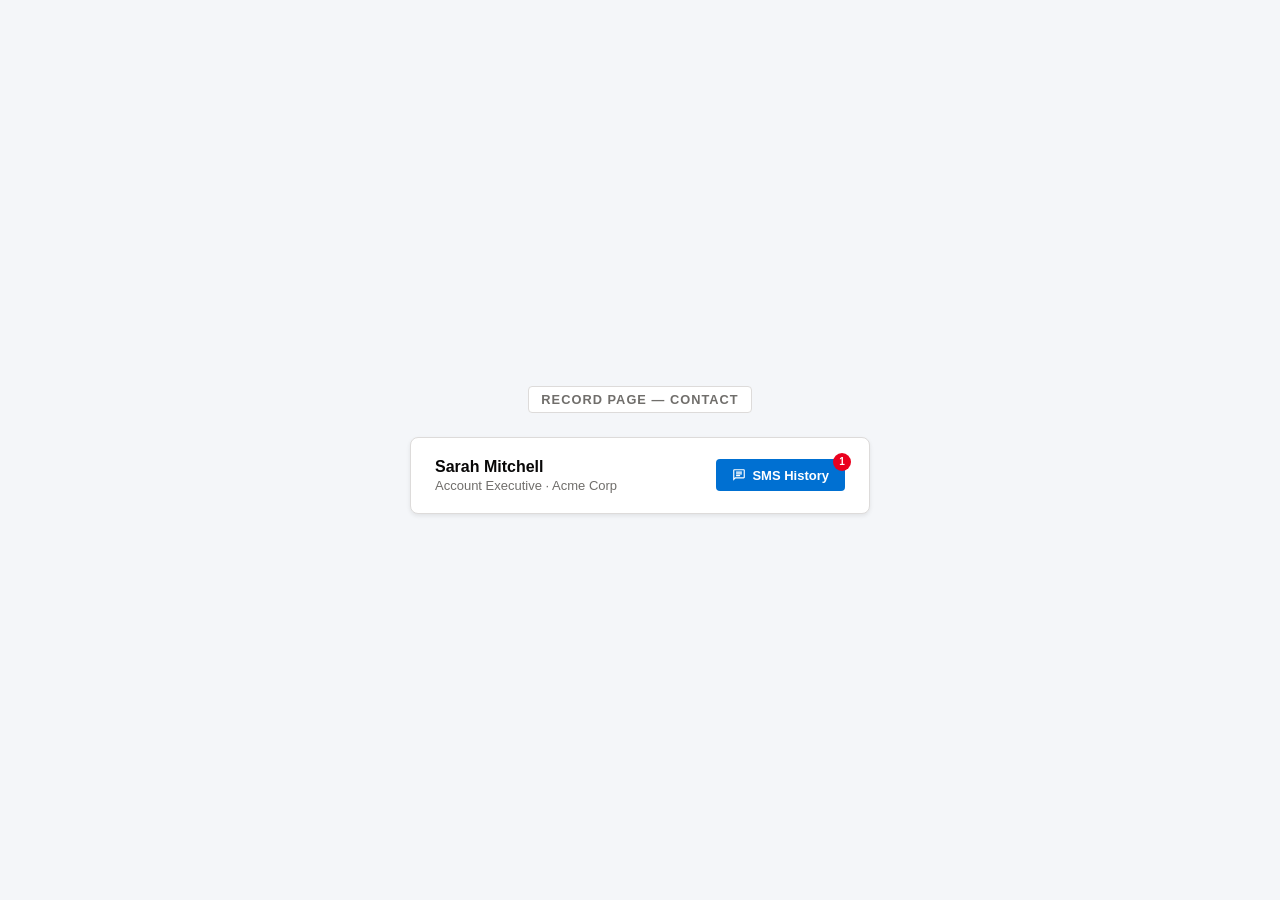
==== preview/index.html @ 0a59a82d "feat: add standalone HTML preview for smsMessaging component Interactive browser preview with mock c" ====
<!DOCTYPE html>
<html lang="en">
<head>
<meta charset="UTF-8" />
<meta name="viewport" content="width=device-width, initial-scale=1.0" />
<title>SMS Messaging Component — Preview</title>
<style>
  *, *::before, *::after { box-sizing: border-box; margin: 0; padding: 0; }

  body {
    font-family: 'Salesforce Sans', Arial, sans-serif;
    background: #f4f6f9;
    display: flex;
    flex-direction: column;
    align-items: center;
    justify-content: center;
    min-height: 100vh;
    padding: 2rem;
    gap: 1.5rem;
  }

  /* ── Preview label ── */
  .preview-label {
    font-size: 0.8rem;
    font-weight: 600;
    letter-spacing: 0.08em;
    text-transform: uppercase;
    color: #706e6b;
    background: #fff;
    border: 1px solid #dddbda;
    border-radius: 4px;
    padding: 0.3rem 0.75rem;
  }

  /* ── Record page mock ── */
  .record-page {
    background: #fff;
    border: 1px solid #dddbda;
    border-radius: 8px;
    padding: 1.25rem 1.5rem;
    display: flex;
    align-items: center;
    justify-content: space-between;
    width: 460px;
    box-shadow: 0 2px 4px rgba(0,0,0,.08);
  }
  .record-info h3 { font-size: 1rem; font-weight: 700; color: #080707; }
  .record-info p  { font-size: 0.8125rem; color: #706e6b; margin-top: 2px; }

  /* ── Launcher button ── */
  .sms-launcher {
    position: relative;
    display: inline-block;
  }
  .btn-brand {
    background: #0070d2;
    color: #fff;
    border: none;
    border-radius: 4px;
    padding: 0 1rem;
    height: 32px;
    font-size: 0.8125rem;
    font-weight: 600;
    cursor: pointer;
    display: flex;
    align-items: center;
    gap: 0.4rem;
    transition: background 0.15s;
  }
  .btn-brand:hover { background: #005fb2; }
  .btn-brand svg   { width: 14px; height: 14px; fill: #fff; flex-shrink: 0; }
  .sms-badge {
    position: absolute;
    top: -6px; right: -6px;
    background: #ea001e;
    color: #fff;
    border-radius: 50%;
    min-width: 18px; height: 18px;
    font-size: 10px; font-weight: 700;
    line-height: 18px; text-align: center;
    padding: 0 4px;
    pointer-events: none;
  }

  /* ── Modal overlay ── */
  .backdrop {
    position: fixed; inset: 0;
    background: rgba(0,0,0,.5);
    display: flex;
    align-items: center;
    justify-content: center;
    z-index: 100;
  }
  .modal {
    background: #fff;
    border-radius: 8px;
    width: 480px;
    max-width: 95vw;
    height: 620px;
    max-height: 90vh;
    display: flex;
    flex-direction: column;
    box-shadow: 0 8px 32px rgba(0,0,0,.28);
    overflow: hidden;
    animation: fadeUp .18s ease-out;
  }
  @keyframes fadeUp {
    from { opacity: 0; transform: translateY(12px); }
    to   { opacity: 1; transform: translateY(0); }
  }

  /* ── Header ── */
  .modal-header {
    background: linear-gradient(135deg, #0070d2 0%, #005fb2 100%);
    padding: 1rem 1.25rem;
    display: flex;
    align-items: center;
    justify-content: space-between;
    flex-shrink: 0;
  }
  .header-left { display: flex; align-items: center; gap: 0.75rem; }
  .header-icon { width: 22px; height: 22px; fill: rgba(255,255,255,.85); flex-shrink: 0; }
  .modal-title { color: #fff; font-size: 1rem; font-weight: 700; line-height: 1.2; }
  .contact-name { color: rgba(255,255,255,.8); font-size: 0.8125rem; margin-top: 1px; }
  .close-btn {
    background: none; border: none; cursor: pointer;
    color: rgba(255,255,255,.8);
    width: 28px; height: 28px;
    border-radius: 50%;
    display: flex; align-items: center; justify-content: center;
    transition: background .15s;
  }
  .close-btn:hover { background: rgba(255,255,255,.15); color: #fff; }
  .close-btn svg { width: 16px; height: 16px; fill: currentColor; }

  /* ── Body ── */
  .modal-body {
    flex: 1 1 auto;
    overflow-y: auto;
    padding: 1rem 1.25rem;
    background: #f3f3f3;
    display: flex;
    flex-direction: column;
    gap: 0;
  }
  .msg-list { list-style: none; display: flex; flex-direction: column; gap: 0.625rem; }
  .msg { display: flex; flex-direction: column; max-width: 78%; }
  .msg.out { align-self: flex-end; align-items: flex-end; }
  .msg.in  { align-self: flex-start; align-items: flex-start; }
  .bubble {
    padding: 0.625rem 0.875rem;
    border-radius: 18px;
    word-break: break-word;
    line-height: 1.45;
    font-size: 0.875rem;
  }
  .msg.out .bubble {
    background: #0070d2; color: #fff;
    border-bottom-right-radius: 4px;
  }
  .msg.in .bubble {
    background: #fff; color: #080707;
    border-bottom-left-radius: 4px;
    box-shadow: 0 1px 2px rgba(0,0,0,.1);
  }
  .bubble-meta {
    display: flex; align-items: center; gap: 4px;
    margin-top: 3px; justify-content: flex-end;
  }
  .bubble-time { font-size: 0.6875rem; opacity: .7; white-space: nowrap; }
  .msg.in .bubble-time { color: #706e6b; opacity: 1; }
  .status-icon { width: 12px; height: 12px; fill: rgba(255,255,255,.8); }
  .status-icon.delivered { fill: rgba(255,255,255,.95); }
  .status-icon.failed    { fill: #ffb3b3; }
  .sender-label { font-size: 0.6875rem; color: #706e6b; margin-top: 2px; padding-left: 4px; }

  /* Date divider */
  .date-divider {
    display: flex; align-items: center; gap: 0.5rem;
    margin: 0.5rem 0 0.75rem;
  }
  .date-divider::before, .date-divider::after {
    content: ''; flex: 1; height: 1px; background: #dddbda;
  }
  .date-divider span { font-size: 0.6875rem; color: #706e6b; white-space: nowrap; }

  /* ── Footer ── */
  .modal-footer {
    flex-shrink: 0;
    padding: 0.75rem 1rem;
    background: #fff;
    border-top: 1px solid #dddbda;
  }
  .compose-area { display: flex; align-items: flex-end; gap: 0.5rem; }
  .compose-input {
    flex: 1;
    border: 1px solid #dddbda;
    border-radius: 4px;
    padding: 0.5rem 0.75rem;
    font-size: 0.875rem;
    font-family: inherit;
    resize: none;
    outline: none;
    height: 64px;
    line-height: 1.45;
    color: #080707;
    transition: border-color .15s;
  }
  .compose-input:focus { border-color: #0070d2; box-shadow: 0 0 0 2px rgba(0,112,210,.2); }
  .compose-input::placeholder { color: #b0adab; }
  .compose-actions { display: flex; flex-direction: column; align-items: center; gap: 4px; padding-bottom: 2px; }
  .char-count { font-size: 0.6875rem; color: #706e6b; min-width: 28px; text-align: center; }
  .send-btn {
    background: #0070d2; border: none; border-radius: 50%;
    width: 36px; height: 36px;
    display: flex; align-items: center; justify-content: center;
    cursor: pointer; transition: background .15s;
  }
  .send-btn:hover  { background: #005fb2; }
  .send-btn:active { background: #004d99; }
  .send-btn svg { width: 16px; height: 16px; fill: #fff; }

  /* Hint bar */
  .hint-bar {
    display: flex; align-items: center; justify-content: flex-end;
    gap: 0.5rem; margin-top: 0.375rem;
  }
  .hint-bar span { font-size: 0.6875rem; color: #b0adab; }
  kbd {
    display: inline-block; padding: 1px 4px;
    border: 1px solid #dddbda; border-radius: 3px;
    font-size: 0.625rem; font-family: monospace;
    background: #f3f3f3; color: #706e6b;
    box-shadow: 0 1px 0 #c9c7c5;
  }
</style>
</head>
<body>

<span class="preview-label">Record Page — Contact</span>

<!-- Simulated record page card -->
<div class="record-page">
  <div class="record-info">
    <h3>Sarah Mitchell</h3>
    <p>Account Executive · Acme Corp</p>
  </div>
  <div class="sms-launcher">
    <button class="btn-brand" onclick="document.getElementById('modal-backdrop').style.display='flex'">
      <!-- SMS icon -->
      <svg viewBox="0 0 24 24"><path d="M20 2H4c-1.1 0-2 .9-2 2v18l4-4h14c1.1 0 2-.9 2-2V4c0-1.1-.9-2-2-2zm0 14H5.17L4 17.17V4h16v12z"/><path d="M7 9h10v2H7zm0-3h10v2H7zm0 6h7v2H7z"/></svg>
      SMS History
    </button>
    <span class="sms-badge">1</span>
  </div>
</div>

<!-- Modal -->
<div class="backdrop" id="modal-backdrop" style="display:none" onclick="handleBackdropClick(event)">
  <div class="modal" onclick="event.stopPropagation()">

    <!-- Header -->
    <div class="modal-header">
      <div class="header-left">
        <svg class="header-icon" viewBox="0 0 24 24"><path d="M20 2H4c-1.1 0-2 .9-2 2v18l4-4h14c1.1 0 2-.9 2-2V4c0-1.1-.9-2-2-2zm0 14H5.17L4 17.17V4h16v12z"/></svg>
        <div>
          <div class="modal-title">SMS Conversation</div>
          <div class="contact-name">Sarah Mitchell · +1 (555) 123-4567</div>
        </div>
      </div>
      <button class="close-btn" onclick="document.getElementById('modal-backdrop').style.display='none'" title="Close">
        <svg viewBox="0 0 24 24"><path d="M19 6.41L17.59 5 12 10.59 6.41 5 5 6.41 10.59 12 5 17.59 6.41 19 12 13.41 17.59 19 19 17.59 13.41 12z"/></svg>
      </button>
    </div>

    <!-- Body -->
    <div class="modal-body" id="msgBody">
      <div class="date-divider"><span>Yesterday</span></div>
      <ul class="msg-list">

        <li class="msg in">
          <div class="bubble">Hi, is this appointment still on for tomorrow?</div>
          <div class="bubble-meta"><span class="bubble-time">2:14 PM</span></div>
          <span class="sender-label">+1 (555) 123-4567</span>
        </li>

        <li class="msg out">
          <div class="bubble">Yes, confirmed for 2 PM. We'll send a reminder an hour before.</div>
          <div class="bubble-meta">
            <span class="bubble-time">2:17 PM</span>
            <svg class="status-icon delivered" viewBox="0 0 24 24"><path d="M9 16.17L4.83 12l-1.42 1.41L9 19 21 7l-1.41-1.41z"/></svg>
          </div>
        </li>

        <li class="msg in">
          <div class="bubble">Great! Do I need to bring anything with me?</div>
          <div class="bubble-meta"><span class="bubble-time">2:21 PM</span></div>
          <span class="sender-label">+1 (555) 123-4567</span>
        </li>

        <li class="msg out">
          <div class="bubble">Just your ID and insurance card. Parking is free in Lot B.</div>
          <div class="bubble-meta">
            <span class="bubble-time">2:25 PM</span>
            <svg class="status-icon delivered" viewBox="0 0 24 24"><path d="M9 16.17L4.83 12l-1.42 1.41L9 19 21 7l-1.41-1.41z"/></svg>
          </div>
        </li>

        <div class="date-divider"><span>Today</span></div>

        <li class="msg in">
          <div class="bubble">Perfect, thank you! See you then 😊</div>
          <div class="bubble-meta"><span class="bubble-time">9:03 AM</span></div>
          <span class="sender-label">+1 (555) 123-4567</span>
        </li>

      </ul>
    </div>

    <!-- Footer -->
    <div class="modal-footer">
      <div class="compose-area">
        <textarea
          id="composeInput"
          class="compose-input"
          placeholder="Type a message…"
          oninput="updateCount()"
          onkeydown="handleKey(event)"
        ></textarea>
        <div class="compose-actions">
          <span class="char-count" id="charCount">1600</span>
          <button class="send-btn" onclick="sendMessage()" title="Send (Ctrl+Enter)">
            <svg viewBox="0 0 24 24"><path d="M2.01 21L23 12 2.01 3 2 10l15 2-15 2z"/></svg>
          </button>
        </div>
      </div>
      <div class="hint-bar">
        <span>Send with</span><kbd>Ctrl</kbd><span>+</span><kbd>Enter</kbd>
      </div>
    </div>

  </div>
</div>

<script>
  function handleBackdropClick(e) {
    if (e.target === document.getElementById('modal-backdrop')) {
      document.getElementById('modal-backdrop').style.display = 'none';
    }
  }

  function updateCount() {
    const val = document.getElementById('composeInput').value;
    document.getElementById('charCount').textContent = 1600 - val.length;
  }

  function handleKey(e) {
    if (e.key === 'Enter' && (e.ctrlKey || e.metaKey)) {
      e.preventDefault();
      sendMessage();
    }
  }

  function sendMessage() {
    const input = document.getElementById('composeInput');
    const body  = input.value.trim();
    if (!body) return;

    const list = document.querySelector('.msg-list');
    const now  = new Date().toLocaleTimeString([], { hour: '2-digit', minute: '2-digit' });

    const li = document.createElement('li');
    li.className = 'msg out';
    li.innerHTML = `
      <div class="bubble">${escHtml(body)}</div>
      <div class="bubble-meta">
        <span class="bubble-time">${now}</span>
        <svg class="status-icon" viewBox="0 0 24 24" title="Sent">
          <path d="M12 2C6.48 2 2 6.48 2 12s4.48 10 10 10 10-4.48 10-10S17.52 2 12 2zm-1 14H9V8h2v8zm4 0h-2V8h2v8z"/>
        </svg>
      </div>`;
    list.appendChild(li);

    input.value = '';
    updateCount();
    document.getElementById('msgBody').scrollTop = 99999;

    // Simulate a reply after 1.5s
    setTimeout(() => {
      const rli = document.createElement('li');
      rli.className = 'msg in';
      rli.innerHTML = `
        <div class="bubble">Got it! Thanks for the update.</div>
        <div class="bubble-meta"><span class="bubble-time">${new Date().toLocaleTimeString([], {hour:'2-digit',minute:'2-digit'})}</span></div>
        <span class="sender-label">+1 (555) 123-4567</span>`;
      list.appendChild(rli);
      document.getElementById('msgBody').scrollTop = 99999;
    }, 1500);
  }

  function escHtml(str) {
    return str.replace(/&/g,'&amp;').replace(/</g,'&lt;').replace(/>/g,'&gt;').replace(/"/g,'&quot;');
  }
</script>
</body>
</html>
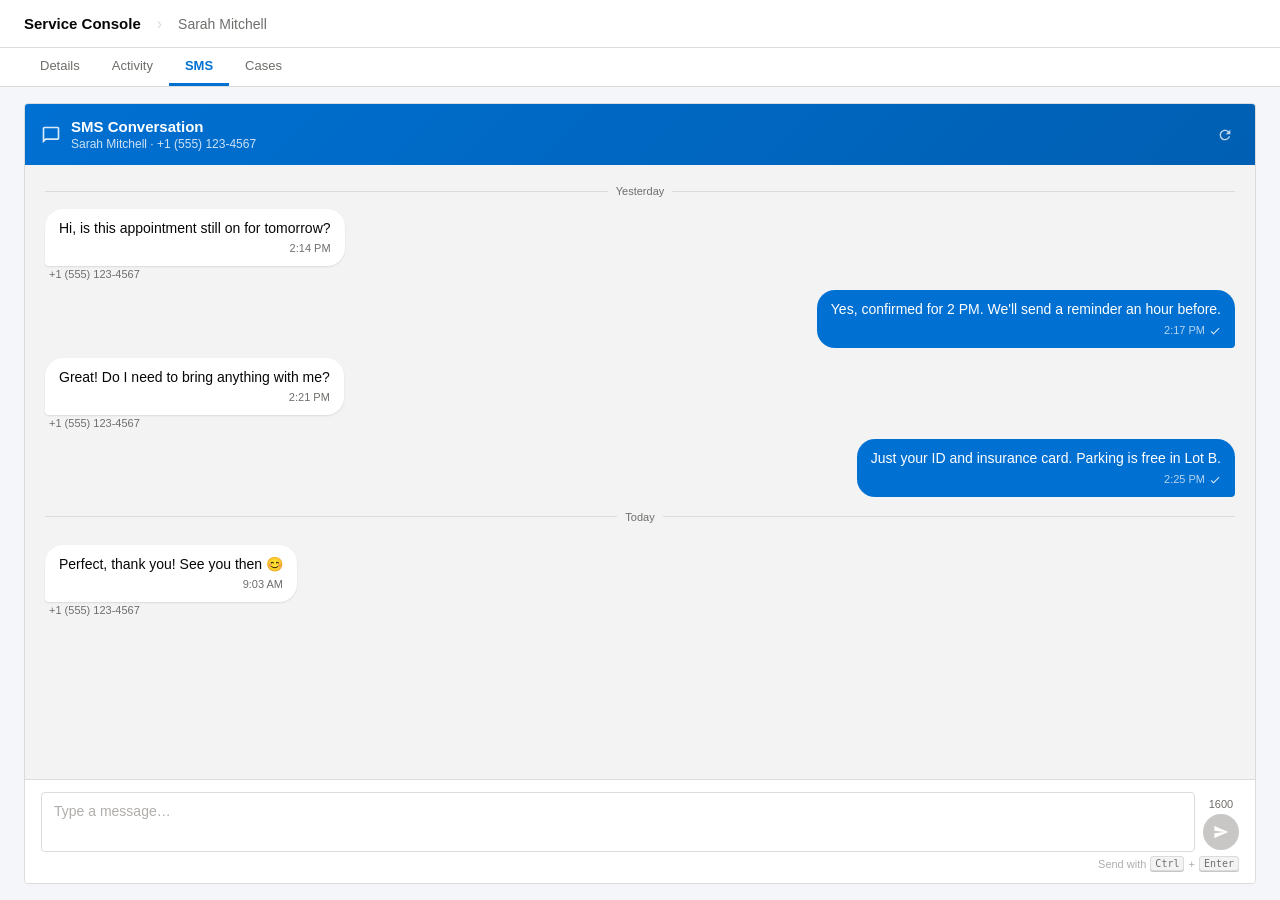
==== commit 5b0d234f: "refactor: convert smsMessaging from modal to inline FlexiPage panel Removes the modal trigger button" ====
--- a/preview/index.html
+++ b/preview/index.html
@@ -3,7 +3,7 @@
 <head>
 <meta charset="UTF-8" />
 <meta name="viewport" content="width=device-width, initial-scale=1.0" />
-<title>SMS Messaging Component — Preview</title>
+<title>SMS Messaging Component — FlexiPage Tab Preview</title>
 <style>
   *, *::before, *::after { box-sizing: border-box; margin: 0; padding: 0; }
 
@@ -12,180 +12,133 @@
     background: #f4f6f9;
     display: flex;
     flex-direction: column;
+    height: 100vh;
+    overflow: hidden;
+  }
+
+  /* ── Simulated FlexiPage chrome ── */
+  .page-chrome {
+    background: #fff;
+    border-bottom: 1px solid #dddbda;
+    padding: 0 1.5rem;
+    display: flex;
     align-items: center;
-    justify-content: center;
-    min-height: 100vh;
-    padding: 2rem;
-    gap: 1.5rem;
-  }
-
-  /* ── Preview label ── */
-  .preview-label {
-    font-size: 0.8rem;
+    gap: 1rem;
+    height: 48px;
+    flex-shrink: 0;
+  }
+  .page-chrome .app-name {
+    font-weight: 700;
+    font-size: 0.9375rem;
+    color: #080707;
+  }
+  .page-chrome .record-name {
+    font-size: 0.875rem;
+    color: #706e6b;
+  }
+  .page-chrome .sep { color: #dddbda; }
+
+  /* ── Simulated tab bar ── */
+  .tab-bar {
+    background: #fff;
+    border-bottom: 1px solid #dddbda;
+    display: flex;
+    align-items: flex-end;
+    padding: 0 1.5rem;
+    flex-shrink: 0;
+  }
+  .tab {
+    padding: 0.625rem 1rem;
+    font-size: 0.8125rem;
+    color: #706e6b;
+    cursor: pointer;
+    border-bottom: 3px solid transparent;
+    white-space: nowrap;
+  }
+  .tab.active {
+    color: #0070d2;
     font-weight: 600;
-    letter-spacing: 0.08em;
-    text-transform: uppercase;
-    color: #706e6b;
+    border-bottom-color: #0070d2;
+  }
+
+  /* ── Tab content area ── */
+  .tab-content {
+    flex: 1 1 auto;
+    padding: 1rem 1.5rem;
+    overflow: hidden;
+    display: flex;
+    flex-direction: column;
+  }
+
+  /* ── SMS Panel — mirrors the LWC exactly ── */
+  .sms-panel {
+    display: flex;
+    flex-direction: column;
+    flex: 1 1 auto;
     background: #fff;
     border: 1px solid #dddbda;
     border-radius: 4px;
-    padding: 0.3rem 0.75rem;
-  }
-
-  /* ── Record page mock ── */
-  .record-page {
-    background: #fff;
-    border: 1px solid #dddbda;
-    border-radius: 8px;
-    padding: 1.25rem 1.5rem;
-    display: flex;
-    align-items: center;
-    justify-content: space-between;
-    width: 460px;
-    box-shadow: 0 2px 4px rgba(0,0,0,.08);
-  }
-  .record-info h3 { font-size: 1rem; font-weight: 700; color: #080707; }
-  .record-info p  { font-size: 0.8125rem; color: #706e6b; margin-top: 2px; }
-
-  /* ── Launcher button ── */
-  .sms-launcher {
-    position: relative;
-    display: inline-block;
-  }
-  .btn-brand {
-    background: #0070d2;
-    color: #fff;
-    border: none;
-    border-radius: 4px;
-    padding: 0 1rem;
-    height: 32px;
-    font-size: 0.8125rem;
-    font-weight: 600;
-    cursor: pointer;
-    display: flex;
-    align-items: center;
-    gap: 0.4rem;
-    transition: background 0.15s;
-  }
-  .btn-brand:hover { background: #005fb2; }
-  .btn-brand svg   { width: 14px; height: 14px; fill: #fff; flex-shrink: 0; }
-  .sms-badge {
-    position: absolute;
-    top: -6px; right: -6px;
-    background: #ea001e;
-    color: #fff;
-    border-radius: 50%;
-    min-width: 18px; height: 18px;
-    font-size: 10px; font-weight: 700;
-    line-height: 18px; text-align: center;
-    padding: 0 4px;
-    pointer-events: none;
-  }
-
-  /* ── Modal overlay ── */
-  .backdrop {
-    position: fixed; inset: 0;
-    background: rgba(0,0,0,.5);
-    display: flex;
-    align-items: center;
-    justify-content: center;
-    z-index: 100;
-  }
-  .modal {
-    background: #fff;
-    border-radius: 8px;
-    width: 480px;
-    max-width: 95vw;
-    height: 620px;
-    max-height: 90vh;
-    display: flex;
-    flex-direction: column;
-    box-shadow: 0 8px 32px rgba(0,0,0,.28);
     overflow: hidden;
-    animation: fadeUp .18s ease-out;
-  }
-  @keyframes fadeUp {
-    from { opacity: 0; transform: translateY(12px); }
-    to   { opacity: 1; transform: translateY(0); }
-  }
-
-  /* ── Header ── */
-  .modal-header {
+  }
+
+  /* Header */
+  .sms-panel-header {
     background: linear-gradient(135deg, #0070d2 0%, #005fb2 100%);
-    padding: 1rem 1.25rem;
+    padding: 0.875rem 1rem;
     display: flex;
     align-items: center;
     justify-content: space-between;
     flex-shrink: 0;
   }
-  .header-left { display: flex; align-items: center; gap: 0.75rem; }
-  .header-icon { width: 22px; height: 22px; fill: rgba(255,255,255,.85); flex-shrink: 0; }
-  .modal-title { color: #fff; font-size: 1rem; font-weight: 700; line-height: 1.2; }
-  .contact-name { color: rgba(255,255,255,.8); font-size: 0.8125rem; margin-top: 1px; }
-  .close-btn {
+  .header-left { display: flex; align-items: center; gap: 0.625rem; }
+  .header-icon { width: 20px; height: 20px; fill: rgba(255,255,255,.85); flex-shrink: 0; }
+  .sms-panel-title { color: #fff; font-size: 0.9375rem; font-weight: 700; line-height: 1.2; }
+  .sms-contact-name { color: rgba(255,255,255,.8); font-size: 0.75rem; margin-top: 1px; }
+  .refresh-btn {
     background: none; border: none; cursor: pointer;
-    color: rgba(255,255,255,.8);
+    color: rgba(255,255,255,.75);
     width: 28px; height: 28px;
     border-radius: 50%;
     display: flex; align-items: center; justify-content: center;
     transition: background .15s;
   }
-  .close-btn:hover { background: rgba(255,255,255,.15); color: #fff; }
-  .close-btn svg { width: 16px; height: 16px; fill: currentColor; }
-
-  /* ── Body ── */
-  .modal-body {
+  .refresh-btn:hover { background: rgba(255,255,255,.15); color: #fff; }
+  .refresh-btn svg { width: 16px; height: 16px; fill: currentColor; }
+
+  /* Thread */
+  .sms-thread {
     flex: 1 1 auto;
     overflow-y: auto;
     padding: 1rem 1.25rem;
     background: #f3f3f3;
     display: flex;
     flex-direction: column;
-    gap: 0;
   }
   .msg-list { list-style: none; display: flex; flex-direction: column; gap: 0.625rem; }
-  .msg { display: flex; flex-direction: column; max-width: 78%; }
+
+  .msg { display: flex; flex-direction: column; max-width: 75%; }
   .msg.out { align-self: flex-end; align-items: flex-end; }
   .msg.in  { align-self: flex-start; align-items: flex-start; }
-  .bubble {
-    padding: 0.625rem 0.875rem;
-    border-radius: 18px;
-    word-break: break-word;
-    line-height: 1.45;
-    font-size: 0.875rem;
-  }
-  .msg.out .bubble {
-    background: #0070d2; color: #fff;
-    border-bottom-right-radius: 4px;
-  }
-  .msg.in .bubble {
-    background: #fff; color: #080707;
-    border-bottom-left-radius: 4px;
-    box-shadow: 0 1px 2px rgba(0,0,0,.1);
-  }
-  .bubble-meta {
-    display: flex; align-items: center; gap: 4px;
-    margin-top: 3px; justify-content: flex-end;
-  }
+
+  .bubble { padding: 0.5625rem 0.875rem; border-radius: 18px; word-break: break-word; line-height: 1.45; }
+  .msg.out .bubble { background: #0070d2; color: #fff; border-bottom-right-radius: 4px; }
+  .msg.in  .bubble { background: #fff; color: #080707; border-bottom-left-radius: 4px; box-shadow: 0 1px 2px rgba(0,0,0,.1); }
+
+  .bubble-body { margin: 0 0 0.2rem; font-size: 0.875rem; }
+  .bubble-meta { display: flex; align-items: center; gap: 4px; justify-content: flex-end; }
   .bubble-time { font-size: 0.6875rem; opacity: .7; white-space: nowrap; }
   .msg.in .bubble-time { color: #706e6b; opacity: 1; }
-  .status-icon { width: 12px; height: 12px; fill: rgba(255,255,255,.8); }
-  .status-icon.delivered { fill: rgba(255,255,255,.95); }
-  .status-icon.failed    { fill: #ffb3b3; }
+  .status-icon { width: 12px; height: 12px; fill: rgba(255,255,255,.85); }
+  .status-icon.failed { fill: #ffb3b3; }
   .sender-label { font-size: 0.6875rem; color: #706e6b; margin-top: 2px; padding-left: 4px; }
 
   /* Date divider */
-  .date-divider {
-    display: flex; align-items: center; gap: 0.5rem;
-    margin: 0.5rem 0 0.75rem;
-  }
-  .date-divider::before, .date-divider::after {
-    content: ''; flex: 1; height: 1px; background: #dddbda;
-  }
+  .date-divider { display: flex; align-items: center; gap: 0.5rem; margin: 0.25rem 0 0.75rem; }
+  .date-divider::before, .date-divider::after { content: ''; flex: 1; height: 1px; background: #dddbda; }
   .date-divider span { font-size: 0.6875rem; color: #706e6b; white-space: nowrap; }
 
-  /* ── Footer ── */
-  .modal-footer {
+  /* Compose footer */
+  .sms-compose-footer {
     flex-shrink: 0;
     padding: 0.75rem 1rem;
     background: #fff;
@@ -194,17 +147,11 @@
   .compose-area { display: flex; align-items: flex-end; gap: 0.5rem; }
   .compose-input {
     flex: 1;
-    border: 1px solid #dddbda;
-    border-radius: 4px;
+    border: 1px solid #dddbda; border-radius: 4px;
     padding: 0.5rem 0.75rem;
-    font-size: 0.875rem;
-    font-family: inherit;
-    resize: none;
-    outline: none;
-    height: 64px;
-    line-height: 1.45;
-    color: #080707;
-    transition: border-color .15s;
+    font-size: 0.875rem; font-family: inherit;
+    resize: none; outline: none; height: 60px; line-height: 1.45;
+    color: #080707; transition: border-color .15s;
   }
   .compose-input:focus { border-color: #0070d2; box-shadow: 0 0 0 2px rgba(0,112,210,.2); }
   .compose-input::placeholder { color: #b0adab; }
@@ -218,118 +165,103 @@
   }
   .send-btn:hover  { background: #005fb2; }
   .send-btn:active { background: #004d99; }
+  .send-btn:disabled { background: #c9c7c5; cursor: not-allowed; }
   .send-btn svg { width: 16px; height: 16px; fill: #fff; }
-
-  /* Hint bar */
-  .hint-bar {
-    display: flex; align-items: center; justify-content: flex-end;
-    gap: 0.5rem; margin-top: 0.375rem;
-  }
+  .hint-bar { display: flex; align-items: center; justify-content: flex-end; gap: 4px; margin-top: 4px; }
   .hint-bar span { font-size: 0.6875rem; color: #b0adab; }
-  kbd {
-    display: inline-block; padding: 1px 4px;
-    border: 1px solid #dddbda; border-radius: 3px;
-    font-size: 0.625rem; font-family: monospace;
-    background: #f3f3f3; color: #706e6b;
-    box-shadow: 0 1px 0 #c9c7c5;
-  }
+  kbd { display: inline-block; padding: 1px 4px; border: 1px solid #dddbda; border-radius: 3px; font-size: 0.625rem; font-family: monospace; background: #f3f3f3; color: #706e6b; box-shadow: 0 1px 0 #c9c7c5; }
 </style>
 </head>
 <body>
 
-<span class="preview-label">Record Page — Contact</span>
-
-<!-- Simulated record page card -->
-<div class="record-page">
-  <div class="record-info">
-    <h3>Sarah Mitchell</h3>
-    <p>Account Executive · Acme Corp</p>
-  </div>
-  <div class="sms-launcher">
-    <button class="btn-brand" onclick="document.getElementById('modal-backdrop').style.display='flex'">
-      <!-- SMS icon -->
-      <svg viewBox="0 0 24 24"><path d="M20 2H4c-1.1 0-2 .9-2 2v18l4-4h14c1.1 0 2-.9 2-2V4c0-1.1-.9-2-2-2zm0 14H5.17L4 17.17V4h16v12z"/><path d="M7 9h10v2H7zm0-3h10v2H7zm0 6h7v2H7z"/></svg>
-      SMS History
-    </button>
-    <span class="sms-badge">1</span>
-  </div>
+<!-- Simulated Salesforce page chrome -->
+<div class="page-chrome">
+  <span class="app-name">Service Console</span>
+  <span class="sep">›</span>
+  <span class="record-name">Sarah Mitchell</span>
 </div>
 
-<!-- Modal -->
-<div class="backdrop" id="modal-backdrop" style="display:none" onclick="handleBackdropClick(event)">
-  <div class="modal" onclick="event.stopPropagation()">
+<!-- Simulated tab bar -->
+<div class="tab-bar">
+  <div class="tab">Details</div>
+  <div class="tab">Activity</div>
+  <div class="tab active">SMS</div>
+  <div class="tab">Cases</div>
+</div>
+
+<!-- Tab content — the LWC panel fills this area -->
+<div class="tab-content">
+  <div class="sms-panel">
 
     <!-- Header -->
-    <div class="modal-header">
+    <div class="sms-panel-header">
       <div class="header-left">
         <svg class="header-icon" viewBox="0 0 24 24"><path d="M20 2H4c-1.1 0-2 .9-2 2v18l4-4h14c1.1 0 2-.9 2-2V4c0-1.1-.9-2-2-2zm0 14H5.17L4 17.17V4h16v12z"/></svg>
         <div>
-          <div class="modal-title">SMS Conversation</div>
-          <div class="contact-name">Sarah Mitchell · +1 (555) 123-4567</div>
+          <div class="sms-panel-title">SMS Conversation</div>
+          <div class="sms-contact-name">Sarah Mitchell · +1 (555) 123-4567</div>
         </div>
       </div>
-      <button class="close-btn" onclick="document.getElementById('modal-backdrop').style.display='none'" title="Close">
-        <svg viewBox="0 0 24 24"><path d="M19 6.41L17.59 5 12 10.59 6.41 5 5 6.41 10.59 12 5 17.59 6.41 19 12 13.41 17.59 19 19 17.59 13.41 12z"/></svg>
+      <button class="refresh-btn" title="Refresh messages">
+        <svg viewBox="0 0 24 24"><path d="M17.65 6.35C16.2 4.9 14.21 4 12 4c-4.42 0-7.99 3.58-7.99 8s3.57 8 7.99 8c3.73 0 6.84-2.55 7.73-6h-2.08c-.82 2.33-3.04 4-5.65 4-3.31 0-6-2.69-6-6s2.69-6 6-6c1.66 0 3.14.69 4.22 1.78L13 11h7V4l-2.35 2.35z"/></svg>
       </button>
     </div>
 
-    <!-- Body -->
-    <div class="modal-body" id="msgBody">
+    <!-- Thread -->
+    <div class="sms-thread" id="thread">
       <div class="date-divider"><span>Yesterday</span></div>
-      <ul class="msg-list">
+      <ul class="msg-list" id="msgList">
 
         <li class="msg in">
-          <div class="bubble">Hi, is this appointment still on for tomorrow?</div>
-          <div class="bubble-meta"><span class="bubble-time">2:14 PM</span></div>
+          <div class="bubble"><p class="bubble-body">Hi, is this appointment still on for tomorrow?</p>
+            <div class="bubble-meta"><span class="bubble-time">2:14 PM</span></div>
+          </div>
           <span class="sender-label">+1 (555) 123-4567</span>
         </li>
 
         <li class="msg out">
-          <div class="bubble">Yes, confirmed for 2 PM. We'll send a reminder an hour before.</div>
-          <div class="bubble-meta">
-            <span class="bubble-time">2:17 PM</span>
-            <svg class="status-icon delivered" viewBox="0 0 24 24"><path d="M9 16.17L4.83 12l-1.42 1.41L9 19 21 7l-1.41-1.41z"/></svg>
+          <div class="bubble"><p class="bubble-body">Yes, confirmed for 2 PM. We'll send a reminder an hour before.</p>
+            <div class="bubble-meta"><span class="bubble-time">2:17 PM</span>
+              <svg class="status-icon" viewBox="0 0 24 24" title="Delivered"><path d="M9 16.17L4.83 12l-1.42 1.41L9 19 21 7l-1.41-1.41z"/></svg>
+            </div>
           </div>
         </li>
 
         <li class="msg in">
-          <div class="bubble">Great! Do I need to bring anything with me?</div>
-          <div class="bubble-meta"><span class="bubble-time">2:21 PM</span></div>
+          <div class="bubble"><p class="bubble-body">Great! Do I need to bring anything with me?</p>
+            <div class="bubble-meta"><span class="bubble-time">2:21 PM</span></div>
+          </div>
           <span class="sender-label">+1 (555) 123-4567</span>
         </li>
 
         <li class="msg out">
-          <div class="bubble">Just your ID and insurance card. Parking is free in Lot B.</div>
-          <div class="bubble-meta">
-            <span class="bubble-time">2:25 PM</span>
-            <svg class="status-icon delivered" viewBox="0 0 24 24"><path d="M9 16.17L4.83 12l-1.42 1.41L9 19 21 7l-1.41-1.41z"/></svg>
+          <div class="bubble"><p class="bubble-body">Just your ID and insurance card. Parking is free in Lot B.</p>
+            <div class="bubble-meta"><span class="bubble-time">2:25 PM</span>
+              <svg class="status-icon" viewBox="0 0 24 24" title="Delivered"><path d="M9 16.17L4.83 12l-1.42 1.41L9 19 21 7l-1.41-1.41z"/></svg>
+            </div>
           </div>
         </li>
 
         <div class="date-divider"><span>Today</span></div>
 
         <li class="msg in">
-          <div class="bubble">Perfect, thank you! See you then 😊</div>
-          <div class="bubble-meta"><span class="bubble-time">9:03 AM</span></div>
+          <div class="bubble"><p class="bubble-body">Perfect, thank you! See you then 😊</p>
+            <div class="bubble-meta"><span class="bubble-time">9:03 AM</span></div>
+          </div>
           <span class="sender-label">+1 (555) 123-4567</span>
         </li>
 
       </ul>
     </div>
 
-    <!-- Footer -->
-    <div class="modal-footer">
+    <!-- Compose footer -->
+    <div class="sms-compose-footer">
       <div class="compose-area">
-        <textarea
-          id="composeInput"
-          class="compose-input"
-          placeholder="Type a message…"
-          oninput="updateCount()"
-          onkeydown="handleKey(event)"
-        ></textarea>
+        <textarea id="composeInput" class="compose-input" placeholder="Type a message…"
+          oninput="updateCount()" onkeydown="handleKey(event)"></textarea>
         <div class="compose-actions">
           <span class="char-count" id="charCount">1600</span>
-          <button class="send-btn" onclick="sendMessage()" title="Send (Ctrl+Enter)">
+          <button class="send-btn" id="sendBtn" onclick="sendMessage()" title="Send (Ctrl+Enter)" disabled>
             <svg viewBox="0 0 24 24"><path d="M2.01 21L23 12 2.01 3 2 10l15 2-15 2z"/></svg>
           </button>
         </div>
@@ -343,22 +275,18 @@
 </div>
 
 <script>
-  function handleBackdropClick(e) {
-    if (e.target === document.getElementById('modal-backdrop')) {
-      document.getElementById('modal-backdrop').style.display = 'none';
-    }
-  }
+  // Scroll to bottom on load
+  const thread = document.getElementById('thread');
+  thread.scrollTop = thread.scrollHeight;
 
   function updateCount() {
     const val = document.getElementById('composeInput').value;
     document.getElementById('charCount').textContent = 1600 - val.length;
+    document.getElementById('sendBtn').disabled = !val.trim();
   }
 
   function handleKey(e) {
-    if (e.key === 'Enter' && (e.ctrlKey || e.metaKey)) {
-      e.preventDefault();
-      sendMessage();
-    }
+    if (e.key === 'Enter' && (e.ctrlKey || e.metaKey)) { e.preventDefault(); sendMessage(); }
   }
 
   function sendMessage() {
@@ -366,40 +294,58 @@
     const body  = input.value.trim();
     if (!body) return;
 
-    const list = document.querySelector('.msg-list');
-    const now  = new Date().toLocaleTimeString([], { hour: '2-digit', minute: '2-digit' });
-
-    const li = document.createElement('li');
-    li.className = 'msg out';
-    li.innerHTML = `
-      <div class="bubble">${escHtml(body)}</div>
-      <div class="bubble-meta">
-        <span class="bubble-time">${now}</span>
-        <svg class="status-icon" viewBox="0 0 24 24" title="Sent">
-          <path d="M12 2C6.48 2 2 6.48 2 12s4.48 10 10 10 10-4.48 10-10S17.52 2 12 2zm-1 14H9V8h2v8zm4 0h-2V8h2v8z"/>
-        </svg>
-      </div>`;
-    list.appendChild(li);
-
+    appendMessage('out', body, 'pending');
     input.value = '';
     updateCount();
-    document.getElementById('msgBody').scrollTop = 99999;
-
-    // Simulate a reply after 1.5s
+    thread.scrollTop = thread.scrollHeight;
+
+    // Simulate delivery confirmation
     setTimeout(() => {
-      const rli = document.createElement('li');
-      rli.className = 'msg in';
-      rli.innerHTML = `
-        <div class="bubble">Got it! Thanks for the update.</div>
-        <div class="bubble-meta"><span class="bubble-time">${new Date().toLocaleTimeString([], {hour:'2-digit',minute:'2-digit'})}</span></div>
-        <span class="sender-label">+1 (555) 123-4567</span>`;
-      list.appendChild(rli);
-      document.getElementById('msgBody').scrollTop = 99999;
-    }, 1500);
-  }
-
-  function escHtml(str) {
-    return str.replace(/&/g,'&amp;').replace(/</g,'&lt;').replace(/>/g,'&gt;').replace(/"/g,'&quot;');
+      const pending = document.querySelector('.status-icon.pending');
+      if (pending) {
+        pending.classList.remove('pending');
+        pending.innerHTML = '<path d="M9 16.17L4.83 12l-1.42 1.41L9 19 21 7l-1.41-1.41z"/>';
+        pending.title = 'Delivered';
+      }
+    }, 800);
+
+    // Simulate inbound reply
+    setTimeout(() => {
+      appendMessage('in', 'Got it, thanks for the update!', null, '+1 (555) 123-4567');
+      thread.scrollTop = thread.scrollHeight;
+    }, 1800);
+  }
+
+  function appendMessage(dir, text, statusClass, sender) {
+    const now = new Date().toLocaleTimeString([], { hour: '2-digit', minute: '2-digit' });
+    const li = document.createElement('li');
+    li.className = `msg ${dir}`;
+
+    const statusSvg = dir === 'out'
+      ? `<svg class="status-icon ${statusClass || ''}" viewBox="0 0 24 24" title="Sent">
+           <path d="M12 2C6.48 2 2 6.48 2 12s4.48 10 10 10 10-4.48 10-10S17.52 2 12 2zm1 15h-2v-2h2v2zm0-4h-2V7h2v6z"/>
+         </svg>`
+      : '';
+
+    const senderEl = dir === 'in' && sender
+      ? `<span class="sender-label">${esc(sender)}</span>`
+      : '';
+
+    li.innerHTML = `
+      <div class="bubble">
+        <p class="bubble-body">${esc(text)}</p>
+        <div class="bubble-meta">
+          <span class="bubble-time">${now}</span>
+          ${statusSvg}
+        </div>
+      </div>
+      ${senderEl}`;
+
+    document.getElementById('msgList').appendChild(li);
+  }
+
+  function esc(s) {
+    return s.replace(/&/g,'&amp;').replace(/</g,'&lt;').replace(/>/g,'&gt;').replace(/"/g,'&quot;');
   }
 </script>
 </body>
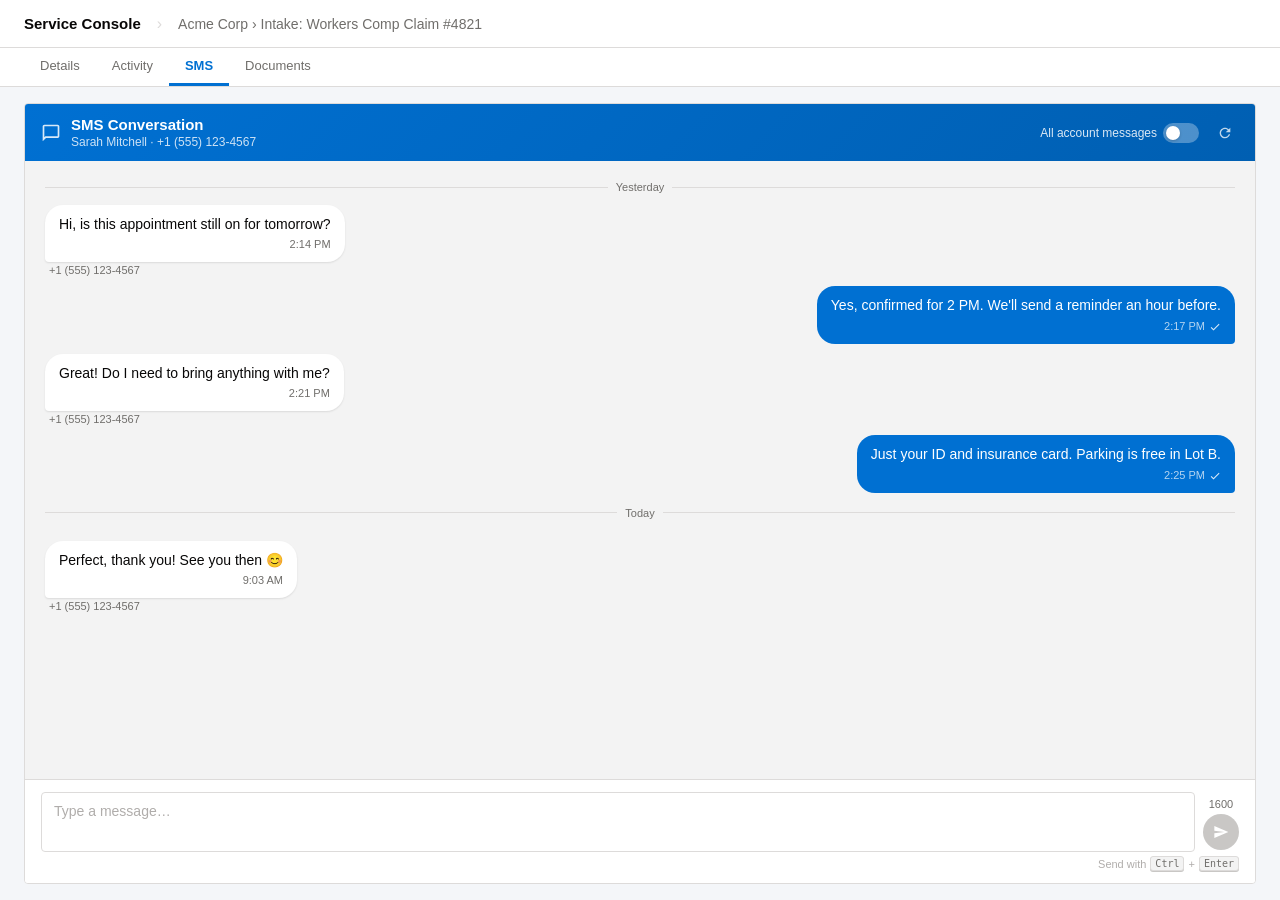
==== commit 99a88ae6: "feat: add cross-record SMS toggle for Intake/Matter FlexiPage tabs Adds the ability to view all acco" ====
--- a/preview/index.html
+++ b/preview/index.html
@@ -3,193 +3,111 @@
 <head>
 <meta charset="UTF-8" />
 <meta name="viewport" content="width=device-width, initial-scale=1.0" />
-<title>SMS Messaging Component — FlexiPage Tab Preview</title>
+<title>SMS Messaging — FlexiPage Tab Preview</title>
 <style>
   *, *::before, *::after { box-sizing: border-box; margin: 0; padding: 0; }
-
-  body {
-    font-family: 'Salesforce Sans', Arial, sans-serif;
-    background: #f4f6f9;
-    display: flex;
-    flex-direction: column;
-    height: 100vh;
-    overflow: hidden;
-  }
-
-  /* ── Simulated FlexiPage chrome ── */
-  .page-chrome {
-    background: #fff;
-    border-bottom: 1px solid #dddbda;
-    padding: 0 1.5rem;
-    display: flex;
-    align-items: center;
-    gap: 1rem;
-    height: 48px;
-    flex-shrink: 0;
-  }
-  .page-chrome .app-name {
-    font-weight: 700;
-    font-size: 0.9375rem;
-    color: #080707;
-  }
-  .page-chrome .record-name {
-    font-size: 0.875rem;
-    color: #706e6b;
-  }
-  .page-chrome .sep { color: #dddbda; }
-
-  /* ── Simulated tab bar ── */
-  .tab-bar {
-    background: #fff;
-    border-bottom: 1px solid #dddbda;
-    display: flex;
-    align-items: flex-end;
-    padding: 0 1.5rem;
-    flex-shrink: 0;
-  }
-  .tab {
-    padding: 0.625rem 1rem;
-    font-size: 0.8125rem;
-    color: #706e6b;
-    cursor: pointer;
-    border-bottom: 3px solid transparent;
-    white-space: nowrap;
-  }
-  .tab.active {
-    color: #0070d2;
-    font-weight: 600;
-    border-bottom-color: #0070d2;
-  }
-
-  /* ── Tab content area ── */
-  .tab-content {
-    flex: 1 1 auto;
-    padding: 1rem 1.5rem;
-    overflow: hidden;
-    display: flex;
-    flex-direction: column;
-  }
-
-  /* ── SMS Panel — mirrors the LWC exactly ── */
-  .sms-panel {
-    display: flex;
-    flex-direction: column;
-    flex: 1 1 auto;
-    background: #fff;
-    border: 1px solid #dddbda;
-    border-radius: 4px;
-    overflow: hidden;
-  }
+  body { font-family: 'Salesforce Sans', Arial, sans-serif; background: #f4f6f9; display: flex; flex-direction: column; height: 100vh; overflow: hidden; }
+
+  /* ── Simulated Salesforce chrome ── */
+  .page-chrome { background:#fff; border-bottom:1px solid #dddbda; padding:0 1.5rem; display:flex; align-items:center; gap:1rem; height:48px; flex-shrink:0; }
+  .page-chrome .app-name { font-weight:700; font-size:.9375rem; color:#080707; }
+  .page-chrome .record-name { font-size:.875rem; color:#706e6b; }
+  .page-chrome .sep { color:#dddbda; }
+  .tab-bar { background:#fff; border-bottom:1px solid #dddbda; display:flex; align-items:flex-end; padding:0 1.5rem; flex-shrink:0; }
+  .tab { padding:.625rem 1rem; font-size:.8125rem; color:#706e6b; cursor:pointer; border-bottom:3px solid transparent; white-space:nowrap; }
+  .tab.active { color:#0070d2; font-weight:600; border-bottom-color:#0070d2; }
+  .tab-content { flex:1 1 auto; padding:1rem 1.5rem; overflow:hidden; display:flex; flex-direction:column; }
+
+  /* ── SMS Panel ── */
+  .sms-panel { display:flex; flex-direction:column; flex:1 1 auto; background:#fff; border:1px solid #dddbda; border-radius:4px; overflow:hidden; }
 
   /* Header */
-  .sms-panel-header {
-    background: linear-gradient(135deg, #0070d2 0%, #005fb2 100%);
-    padding: 0.875rem 1rem;
-    display: flex;
-    align-items: center;
-    justify-content: space-between;
-    flex-shrink: 0;
-  }
-  .header-left { display: flex; align-items: center; gap: 0.625rem; }
-  .header-icon { width: 20px; height: 20px; fill: rgba(255,255,255,.85); flex-shrink: 0; }
-  .sms-panel-title { color: #fff; font-size: 0.9375rem; font-weight: 700; line-height: 1.2; }
-  .sms-contact-name { color: rgba(255,255,255,.8); font-size: 0.75rem; margin-top: 1px; }
-  .refresh-btn {
-    background: none; border: none; cursor: pointer;
-    color: rgba(255,255,255,.75);
-    width: 28px; height: 28px;
-    border-radius: 50%;
-    display: flex; align-items: center; justify-content: center;
-    transition: background .15s;
-  }
-  .refresh-btn:hover { background: rgba(255,255,255,.15); color: #fff; }
-  .refresh-btn svg { width: 16px; height: 16px; fill: currentColor; }
+  .sms-panel-header { background:linear-gradient(135deg,#0070d2 0%,#005fb2 100%); padding:.75rem 1rem; display:flex; align-items:center; justify-content:space-between; gap:.75rem; flex-shrink:0; }
+  .header-left { display:flex; align-items:center; gap:.625rem; min-width:0; }
+  .header-icon { width:20px; height:20px; fill:rgba(255,255,255,.85); flex-shrink:0; }
+  .sms-panel-title { color:#fff; font-size:.9375rem; font-weight:700; line-height:1.2; }
+  .sms-contact-name { color:rgba(255,255,255,.8); font-size:.75rem; margin-top:1px; }
+  .header-right { display:flex; align-items:center; gap:.75rem; flex-shrink:0; }
+
+  /* Toggle */
+  .toggle-wrap { display:flex; align-items:center; gap:.375rem; cursor:pointer; user-select:none; }
+  .toggle-label { color:rgba(255,255,255,.85); font-size:.75rem; font-weight:500; white-space:nowrap; }
+  .toggle-track { position:relative; width:36px; height:20px; background:rgba(255,255,255,.3); border-radius:10px; transition:background .2s; flex-shrink:0; }
+  .toggle-track.on { background:#ffd700; }
+  .toggle-thumb { position:absolute; top:3px; left:3px; width:14px; height:14px; background:#fff; border-radius:50%; transition:transform .2s; box-shadow:0 1px 3px rgba(0,0,0,.2); }
+  .toggle-track.on .toggle-thumb { transform:translateX(16px); }
+  .refresh-btn { background:none; border:none; cursor:pointer; color:rgba(255,255,255,.75); width:28px; height:28px; border-radius:50%; display:flex; align-items:center; justify-content:center; transition:background .15s; flex-shrink:0; }
+  .refresh-btn:hover { background:rgba(255,255,255,.15); color:#fff; }
+  .refresh-btn svg { width:16px; height:16px; fill:currentColor; }
+
+  /* Info bar */
+  .sms-info-bar { display:flex; align-items:center; gap:.375rem; padding:.375rem 1rem; background:#fef3e2; border-bottom:1px solid #f9c776; font-size:.75rem; color:#514f4d; flex-shrink:0; }
+  .sms-info-bar svg { width:14px; height:14px; fill:#c07900; flex-shrink:0; }
 
   /* Thread */
-  .sms-thread {
-    flex: 1 1 auto;
-    overflow-y: auto;
-    padding: 1rem 1.25rem;
-    background: #f3f3f3;
-    display: flex;
-    flex-direction: column;
-  }
-  .msg-list { list-style: none; display: flex; flex-direction: column; gap: 0.625rem; }
-
-  .msg { display: flex; flex-direction: column; max-width: 75%; }
-  .msg.out { align-self: flex-end; align-items: flex-end; }
-  .msg.in  { align-self: flex-start; align-items: flex-start; }
-
-  .bubble { padding: 0.5625rem 0.875rem; border-radius: 18px; word-break: break-word; line-height: 1.45; }
-  .msg.out .bubble { background: #0070d2; color: #fff; border-bottom-right-radius: 4px; }
-  .msg.in  .bubble { background: #fff; color: #080707; border-bottom-left-radius: 4px; box-shadow: 0 1px 2px rgba(0,0,0,.1); }
-
-  .bubble-body { margin: 0 0 0.2rem; font-size: 0.875rem; }
-  .bubble-meta { display: flex; align-items: center; gap: 4px; justify-content: flex-end; }
-  .bubble-time { font-size: 0.6875rem; opacity: .7; white-space: nowrap; }
-  .msg.in .bubble-time { color: #706e6b; opacity: 1; }
-  .status-icon { width: 12px; height: 12px; fill: rgba(255,255,255,.85); }
-  .status-icon.failed { fill: #ffb3b3; }
-  .sender-label { font-size: 0.6875rem; color: #706e6b; margin-top: 2px; padding-left: 4px; }
-
-  /* Date divider */
-  .date-divider { display: flex; align-items: center; gap: 0.5rem; margin: 0.25rem 0 0.75rem; }
-  .date-divider::before, .date-divider::after { content: ''; flex: 1; height: 1px; background: #dddbda; }
-  .date-divider span { font-size: 0.6875rem; color: #706e6b; white-space: nowrap; }
-
-  /* Compose footer */
-  .sms-compose-footer {
-    flex-shrink: 0;
-    padding: 0.75rem 1rem;
-    background: #fff;
-    border-top: 1px solid #dddbda;
-  }
-  .compose-area { display: flex; align-items: flex-end; gap: 0.5rem; }
-  .compose-input {
-    flex: 1;
-    border: 1px solid #dddbda; border-radius: 4px;
-    padding: 0.5rem 0.75rem;
-    font-size: 0.875rem; font-family: inherit;
-    resize: none; outline: none; height: 60px; line-height: 1.45;
-    color: #080707; transition: border-color .15s;
-  }
-  .compose-input:focus { border-color: #0070d2; box-shadow: 0 0 0 2px rgba(0,112,210,.2); }
-  .compose-input::placeholder { color: #b0adab; }
-  .compose-actions { display: flex; flex-direction: column; align-items: center; gap: 4px; padding-bottom: 2px; }
-  .char-count { font-size: 0.6875rem; color: #706e6b; min-width: 28px; text-align: center; }
-  .send-btn {
-    background: #0070d2; border: none; border-radius: 50%;
-    width: 36px; height: 36px;
-    display: flex; align-items: center; justify-content: center;
-    cursor: pointer; transition: background .15s;
-  }
-  .send-btn:hover  { background: #005fb2; }
-  .send-btn:active { background: #004d99; }
-  .send-btn:disabled { background: #c9c7c5; cursor: not-allowed; }
-  .send-btn svg { width: 16px; height: 16px; fill: #fff; }
-  .hint-bar { display: flex; align-items: center; justify-content: flex-end; gap: 4px; margin-top: 4px; }
-  .hint-bar span { font-size: 0.6875rem; color: #b0adab; }
-  kbd { display: inline-block; padding: 1px 4px; border: 1px solid #dddbda; border-radius: 3px; font-size: 0.625rem; font-family: monospace; background: #f3f3f3; color: #706e6b; box-shadow: 0 1px 0 #c9c7c5; }
+  .sms-thread { flex:1 1 auto; overflow-y:auto; padding:1rem 1.25rem; background:#f3f3f3; display:flex; flex-direction:column; }
+  .msg-list { list-style:none; display:flex; flex-direction:column; gap:.625rem; }
+
+  .msg { display:flex; flex-direction:column; max-width:75%; }
+  .msg.out, .msg.cross-out { align-self:flex-end; align-items:flex-end; }
+  .msg.in,  .msg.cross-in  { align-self:flex-start; align-items:flex-start; }
+
+  .bubble { padding:.5625rem .875rem; border-radius:18px; word-break:break-word; line-height:1.45; }
+  .msg.out  .bubble { background:#0070d2; color:#fff; border-bottom-right-radius:4px; }
+  .msg.in   .bubble { background:#fff; color:#080707; border-bottom-left-radius:4px; box-shadow:0 1px 2px rgba(0,0,0,.1); }
+
+  /* Cross-record bubbles */
+  .msg.cross-out .bubble { background:#54698d; color:#fff; border-bottom-right-radius:4px; }
+  .msg.cross-in  .bubble { background:#fef3e2; color:#514f4d; border-bottom-left-radius:4px; border-left:3px solid #f9c776; box-shadow:0 1px 2px rgba(0,0,0,.08); }
+
+  .bubble-body { margin:0 0 .2rem; font-size:.875rem; }
+  .bubble-meta { display:flex; align-items:center; gap:4px; justify-content:flex-end; }
+  .bubble-time { font-size:.6875rem; opacity:.7; white-space:nowrap; }
+  .msg.in .bubble-time, .msg.cross-in .bubble-time { color:#706e6b; opacity:1; }
+  .status-icon { width:12px; height:12px; fill:rgba(255,255,255,.85); }
+
+  /* Cross-record badge */
+  .cross-badge { display:inline-flex; align-items:center; gap:.25rem; padding:.125rem .5rem; border-radius:10px; background:rgba(84,105,141,.12); border:1px solid rgba(84,105,141,.25); font-size:.6875rem; color:#3e4f6b; font-weight:600; margin-bottom:3px; white-space:nowrap; max-width:100%; overflow:hidden; text-overflow:ellipsis; }
+  .cross-badge svg { width:11px; height:11px; fill:#3e4f6b; flex-shrink:0; }
+  .msg.cross-in .cross-badge { background:rgba(249,199,118,.2); border-color:rgba(249,199,118,.5); color:#7a5500; }
+  .msg.cross-in .cross-badge svg { fill:#7a5500; }
+
+  .sender-label { font-size:.6875rem; color:#706e6b; margin-top:2px; padding-left:4px; }
+  .date-divider { display:flex; align-items:center; gap:.5rem; margin:.25rem 0 .75rem; }
+  .date-divider::before, .date-divider::after { content:''; flex:1; height:1px; background:#dddbda; }
+  .date-divider span { font-size:.6875rem; color:#706e6b; white-space:nowrap; }
+
+  /* Compose */
+  .sms-compose-footer { flex-shrink:0; padding:.75rem 1rem; background:#fff; border-top:1px solid #dddbda; }
+  .compose-area { display:flex; align-items:flex-end; gap:.5rem; }
+  .compose-input { flex:1; border:1px solid #dddbda; border-radius:4px; padding:.5rem .75rem; font-size:.875rem; font-family:inherit; resize:none; outline:none; height:60px; line-height:1.45; color:#080707; transition:border-color .15s; }
+  .compose-input:focus { border-color:#0070d2; box-shadow:0 0 0 2px rgba(0,112,210,.2); }
+  .compose-input::placeholder { color:#b0adab; }
+  .compose-actions { display:flex; flex-direction:column; align-items:center; gap:4px; padding-bottom:2px; }
+  .char-count { font-size:.6875rem; color:#706e6b; min-width:28px; text-align:center; }
+  .send-btn { background:#0070d2; border:none; border-radius:50%; width:36px; height:36px; display:flex; align-items:center; justify-content:center; cursor:pointer; transition:background .15s; }
+  .send-btn:hover { background:#005fb2; }
+  .send-btn:disabled { background:#c9c7c5; cursor:not-allowed; }
+  .send-btn svg { width:16px; height:16px; fill:#fff; }
+  .hint-bar { display:flex; align-items:center; justify-content:flex-end; gap:4px; margin-top:4px; }
+  .hint-bar span { font-size:.6875rem; color:#b0adab; }
+  kbd { display:inline-block; padding:1px 4px; border:1px solid #dddbda; border-radius:3px; font-size:.625rem; font-family:monospace; background:#f3f3f3; color:#706e6b; box-shadow:0 1px 0 #c9c7c5; }
 </style>
 </head>
 <body>
 
-<!-- Simulated Salesforce page chrome -->
 <div class="page-chrome">
   <span class="app-name">Service Console</span>
   <span class="sep">›</span>
-  <span class="record-name">Sarah Mitchell</span>
+  <span class="record-name">Acme Corp › Intake: Workers Comp Claim #4821</span>
 </div>
-
-<!-- Simulated tab bar -->
 <div class="tab-bar">
   <div class="tab">Details</div>
   <div class="tab">Activity</div>
   <div class="tab active">SMS</div>
-  <div class="tab">Cases</div>
+  <div class="tab">Documents</div>
 </div>
 
-<!-- Tab content — the LWC panel fills this area -->
 <div class="tab-content">
   <div class="sms-panel">
 
@@ -202,9 +120,24 @@
           <div class="sms-contact-name">Sarah Mitchell · +1 (555) 123-4567</div>
         </div>
       </div>
-      <button class="refresh-btn" title="Refresh messages">
-        <svg viewBox="0 0 24 24"><path d="M17.65 6.35C16.2 4.9 14.21 4 12 4c-4.42 0-7.99 3.58-7.99 8s3.57 8 7.99 8c3.73 0 6.84-2.55 7.73-6h-2.08c-.82 2.33-3.04 4-5.65 4-3.31 0-6-2.69-6-6s2.69-6 6-6c1.66 0 3.14.69 4.22 1.78L13 11h7V4l-2.35 2.35z"/></svg>
-      </button>
+      <div class="header-right">
+        <!-- Toggle -->
+        <div class="toggle-wrap" onclick="toggleShowAll()">
+          <span class="toggle-label">All account messages</span>
+          <div class="toggle-track" id="toggleTrack">
+            <div class="toggle-thumb"></div>
+          </div>
+        </div>
+        <button class="refresh-btn" title="Refresh">
+          <svg viewBox="0 0 24 24"><path d="M17.65 6.35C16.2 4.9 14.21 4 12 4c-4.42 0-7.99 3.58-7.99 8s3.57 8 7.99 8c3.73 0 6.84-2.55 7.73-6h-2.08c-.82 2.33-3.04 4-5.65 4-3.31 0-6-2.69-6-6s2.69-6 6-6c1.66 0 3.14.69 4.22 1.78L13 11h7V4l-2.35 2.35z"/></svg>
+        </button>
+      </div>
+    </div>
+
+    <!-- Info bar (hidden until toggle on) -->
+    <div class="sms-info-bar" id="infoBar" style="display:none">
+      <svg viewBox="0 0 24 24"><path d="M12 2C6.48 2 2 6.48 2 12s4.48 10 10 10 10-4.48 10-10S17.52 2 12 2zm1 15h-2v-6h2v6zm0-8h-2V7h2v2z"/></svg>
+      <span>Showing all messages for this account &mdash; <strong>highlighted messages belong to other records</strong></span>
     </div>
 
     <!-- Thread -->
@@ -214,75 +147,123 @@
 
         <li class="msg in">
           <div class="bubble"><p class="bubble-body">Hi, is this appointment still on for tomorrow?</p>
-            <div class="bubble-meta"><span class="bubble-time">2:14 PM</span></div>
-          </div>
+            <div class="bubble-meta"><span class="bubble-time">2:14 PM</span></div></div>
           <span class="sender-label">+1 (555) 123-4567</span>
         </li>
 
         <li class="msg out">
           <div class="bubble"><p class="bubble-body">Yes, confirmed for 2 PM. We'll send a reminder an hour before.</p>
             <div class="bubble-meta"><span class="bubble-time">2:17 PM</span>
-              <svg class="status-icon" viewBox="0 0 24 24" title="Delivered"><path d="M9 16.17L4.83 12l-1.42 1.41L9 19 21 7l-1.41-1.41z"/></svg>
-            </div>
-          </div>
+              <svg class="status-icon" viewBox="0 0 24 24"><path d="M9 16.17L4.83 12l-1.42 1.41L9 19 21 7l-1.41-1.41z"/></svg>
+            </div></div>
         </li>
 
         <li class="msg in">
           <div class="bubble"><p class="bubble-body">Great! Do I need to bring anything with me?</p>
-            <div class="bubble-meta"><span class="bubble-time">2:21 PM</span></div>
-          </div>
+            <div class="bubble-meta"><span class="bubble-time">2:21 PM</span></div></div>
           <span class="sender-label">+1 (555) 123-4567</span>
         </li>
 
         <li class="msg out">
           <div class="bubble"><p class="bubble-body">Just your ID and insurance card. Parking is free in Lot B.</p>
             <div class="bubble-meta"><span class="bubble-time">2:25 PM</span>
-              <svg class="status-icon" viewBox="0 0 24 24" title="Delivered"><path d="M9 16.17L4.83 12l-1.42 1.41L9 19 21 7l-1.41-1.41z"/></svg>
-            </div>
-          </div>
+              <svg class="status-icon" viewBox="0 0 24 24"><path d="M9 16.17L4.83 12l-1.42 1.41L9 19 21 7l-1.41-1.41z"/></svg>
+            </div></div>
         </li>
 
         <div class="date-divider"><span>Today</span></div>
 
         <li class="msg in">
           <div class="bubble"><p class="bubble-body">Perfect, thank you! See you then 😊</p>
-            <div class="bubble-meta"><span class="bubble-time">9:03 AM</span></div>
-          </div>
+            <div class="bubble-meta"><span class="bubble-time">9:03 AM</span></div></div>
           <span class="sender-label">+1 (555) 123-4567</span>
         </li>
 
       </ul>
     </div>
 
-    <!-- Compose footer -->
+    <!-- Compose -->
     <div class="sms-compose-footer">
       <div class="compose-area">
         <textarea id="composeInput" class="compose-input" placeholder="Type a message…"
           oninput="updateCount()" onkeydown="handleKey(event)"></textarea>
         <div class="compose-actions">
           <span class="char-count" id="charCount">1600</span>
-          <button class="send-btn" id="sendBtn" onclick="sendMessage()" title="Send (Ctrl+Enter)" disabled>
+          <button class="send-btn" id="sendBtn" onclick="sendMessage()" disabled>
             <svg viewBox="0 0 24 24"><path d="M2.01 21L23 12 2.01 3 2 10l15 2-15 2z"/></svg>
           </button>
         </div>
       </div>
-      <div class="hint-bar">
-        <span>Send with</span><kbd>Ctrl</kbd><span>+</span><kbd>Enter</kbd>
-      </div>
+      <div class="hint-bar"><span>Send with</span><kbd>Ctrl</kbd><span>+</span><kbd>Enter</kbd></div>
     </div>
 
   </div>
 </div>
 
 <script>
-  // Scroll to bottom on load
   const thread = document.getElementById('thread');
   thread.scrollTop = thread.scrollHeight;
 
+  let showAll = false;
+
+  // Cross-record messages injected when toggle is ON
+  const crossMsgs = [
+    { dir:'cross-out', body:'Your renewal documents are ready for your review.', time:'2:19 PM', record:'Matter: Acme Renewal 2025' },
+    { dir:'cross-in',  body:'Thanks, I'll take a look this afternoon.',          time:'2:20 PM', record:'Matter: Acme Renewal 2025', sender:'+1 (555) 123-4567' },
+    { dir:'cross-out', body:'Following up on your general account inquiry — please let us know if you need anything else.', time:'9:45 AM', record:'Acme Corp (Account)' },
+  ];
+
+  function toggleShowAll() {
+    showAll = !showAll;
+    document.getElementById('toggleTrack').classList.toggle('on', showAll);
+    document.getElementById('infoBar').style.display = showAll ? 'flex' : 'none';
+
+    // Remove existing cross-record messages
+    document.querySelectorAll('.cross-msg-item').forEach(el => el.remove());
+    document.querySelectorAll('.cross-divider').forEach(el => el.remove());
+
+    if (showAll) {
+      const list = document.getElementById('msgList');
+
+      // Inject "yesterday" cross messages after index 1 (after first outbound)
+      const afterEl = list.children[1];
+      crossMsgs.slice(0,2).forEach(m => {
+        const li = buildCrossMsgEl(m);
+        afterEl.insertAdjacentElement('afterend', li);
+      });
+
+      // Inject "today" cross message at end
+      const divider = document.createElement('div');
+      divider.className = 'cross-divider';
+      const todayDiv = list.querySelector('.date-divider:last-of-type');
+      // just append at end
+      const li3 = buildCrossMsgEl(crossMsgs[2]);
+      list.appendChild(li3);
+      thread.scrollTop = thread.scrollHeight;
+    }
+  }
+
+  function buildCrossMsgEl(m) {
+    const li = document.createElement('li');
+    li.className = `msg ${m.dir} cross-msg-item`;
+    const statusSvg = m.dir === 'cross-out'
+      ? `<svg class="status-icon" viewBox="0 0 24 24"><path d="M9 16.17L4.83 12l-1.42 1.41L9 19 21 7l-1.41-1.41z"/></svg>`
+      : '';
+    const senderEl = m.sender ? `<span class="sender-label">${esc(m.sender)}</span>` : '';
+    const recordIcon = `<svg viewBox="0 0 24 24"><path d="M20 6h-2.18c.07-.44.18-.88.18-1 0-2.21-1.79-4-4-4s-4 1.79-4 4c0 .12.11.56.18 1H8c-1.1 0-2 .9-2 2v12c0 1.1.9 2 2 2h12c1.1 0 2-.9 2-2V8c0-1.1-.9-2-2-2z"/></svg>`;
+    li.innerHTML = `
+      <div class="cross-badge">${recordIcon}${esc(m.record)}</div>
+      <div class="bubble">
+        <p class="bubble-body">${esc(m.body)}</p>
+        <div class="bubble-meta"><span class="bubble-time">${m.time}</span>${statusSvg}</div>
+      </div>${senderEl}`;
+    return li;
+  }
+
   function updateCount() {
-    const val = document.getElementById('composeInput').value;
-    document.getElementById('charCount').textContent = 1600 - val.length;
-    document.getElementById('sendBtn').disabled = !val.trim();
+    const v = document.getElementById('composeInput').value;
+    document.getElementById('charCount').textContent = 1600 - v.length;
+    document.getElementById('sendBtn').disabled = !v.trim();
   }
 
   function handleKey(e) {
@@ -293,59 +274,27 @@
     const input = document.getElementById('composeInput');
     const body  = input.value.trim();
     if (!body) return;
-
-    appendMessage('out', body, 'pending');
+    appendMsg('out', body);
     input.value = '';
     updateCount();
-    thread.scrollTop = thread.scrollHeight;
-
-    // Simulate delivery confirmation
     setTimeout(() => {
-      const pending = document.querySelector('.status-icon.pending');
-      if (pending) {
-        pending.classList.remove('pending');
-        pending.innerHTML = '<path d="M9 16.17L4.83 12l-1.42 1.41L9 19 21 7l-1.41-1.41z"/>';
-        pending.title = 'Delivered';
-      }
-    }, 800);
-
-    // Simulate inbound reply
-    setTimeout(() => {
-      appendMessage('in', 'Got it, thanks for the update!', null, '+1 (555) 123-4567');
-      thread.scrollTop = thread.scrollHeight;
-    }, 1800);
-  }
-
-  function appendMessage(dir, text, statusClass, sender) {
-    const now = new Date().toLocaleTimeString([], { hour: '2-digit', minute: '2-digit' });
+      appendMsg('in', 'Got it, thanks!', '+1 (555) 123-4567');
+    }, 1600);
+  }
+
+  function appendMsg(dir, text, sender) {
+    const now = new Date().toLocaleTimeString([], { hour:'2-digit', minute:'2-digit' });
     const li = document.createElement('li');
     li.className = `msg ${dir}`;
-
-    const statusSvg = dir === 'out'
-      ? `<svg class="status-icon ${statusClass || ''}" viewBox="0 0 24 24" title="Sent">
-           <path d="M12 2C6.48 2 2 6.48 2 12s4.48 10 10 10 10-4.48 10-10S17.52 2 12 2zm1 15h-2v-2h2v2zm0-4h-2V7h2v6z"/>
-         </svg>`
-      : '';
-
-    const senderEl = dir === 'in' && sender
-      ? `<span class="sender-label">${esc(sender)}</span>`
-      : '';
-
-    li.innerHTML = `
-      <div class="bubble">
-        <p class="bubble-body">${esc(text)}</p>
-        <div class="bubble-meta">
-          <span class="bubble-time">${now}</span>
-          ${statusSvg}
-        </div>
-      </div>
-      ${senderEl}`;
-
+    const statusSvg = dir === 'out' ? `<svg class="status-icon" viewBox="0 0 24 24" style="fill:rgba(255,255,255,.6)"><path d="M12 2C6.48 2 2 6.48 2 12s4.48 10 10 10 10-4.48 10-10S17.52 2 12 2zm1 15h-2v-6h2v6zm0-8h-2V7h2v2z"/></svg>` : '';
+    const senderEl = sender ? `<span class="sender-label">${esc(sender)}</span>` : '';
+    li.innerHTML = `<div class="bubble"><p class="bubble-body">${esc(text)}</p><div class="bubble-meta"><span class="bubble-time">${now}</span>${statusSvg}</div></div>${senderEl}`;
     document.getElementById('msgList').appendChild(li);
+    thread.scrollTop = thread.scrollHeight;
   }
 
   function esc(s) {
-    return s.replace(/&/g,'&amp;').replace(/</g,'&lt;').replace(/>/g,'&gt;').replace(/"/g,'&quot;');
+    return String(s).replace(/&/g,'&amp;').replace(/</g,'&lt;').replace(/>/g,'&gt;').replace(/"/g,'&quot;');
   }
 </script>
 </body>
